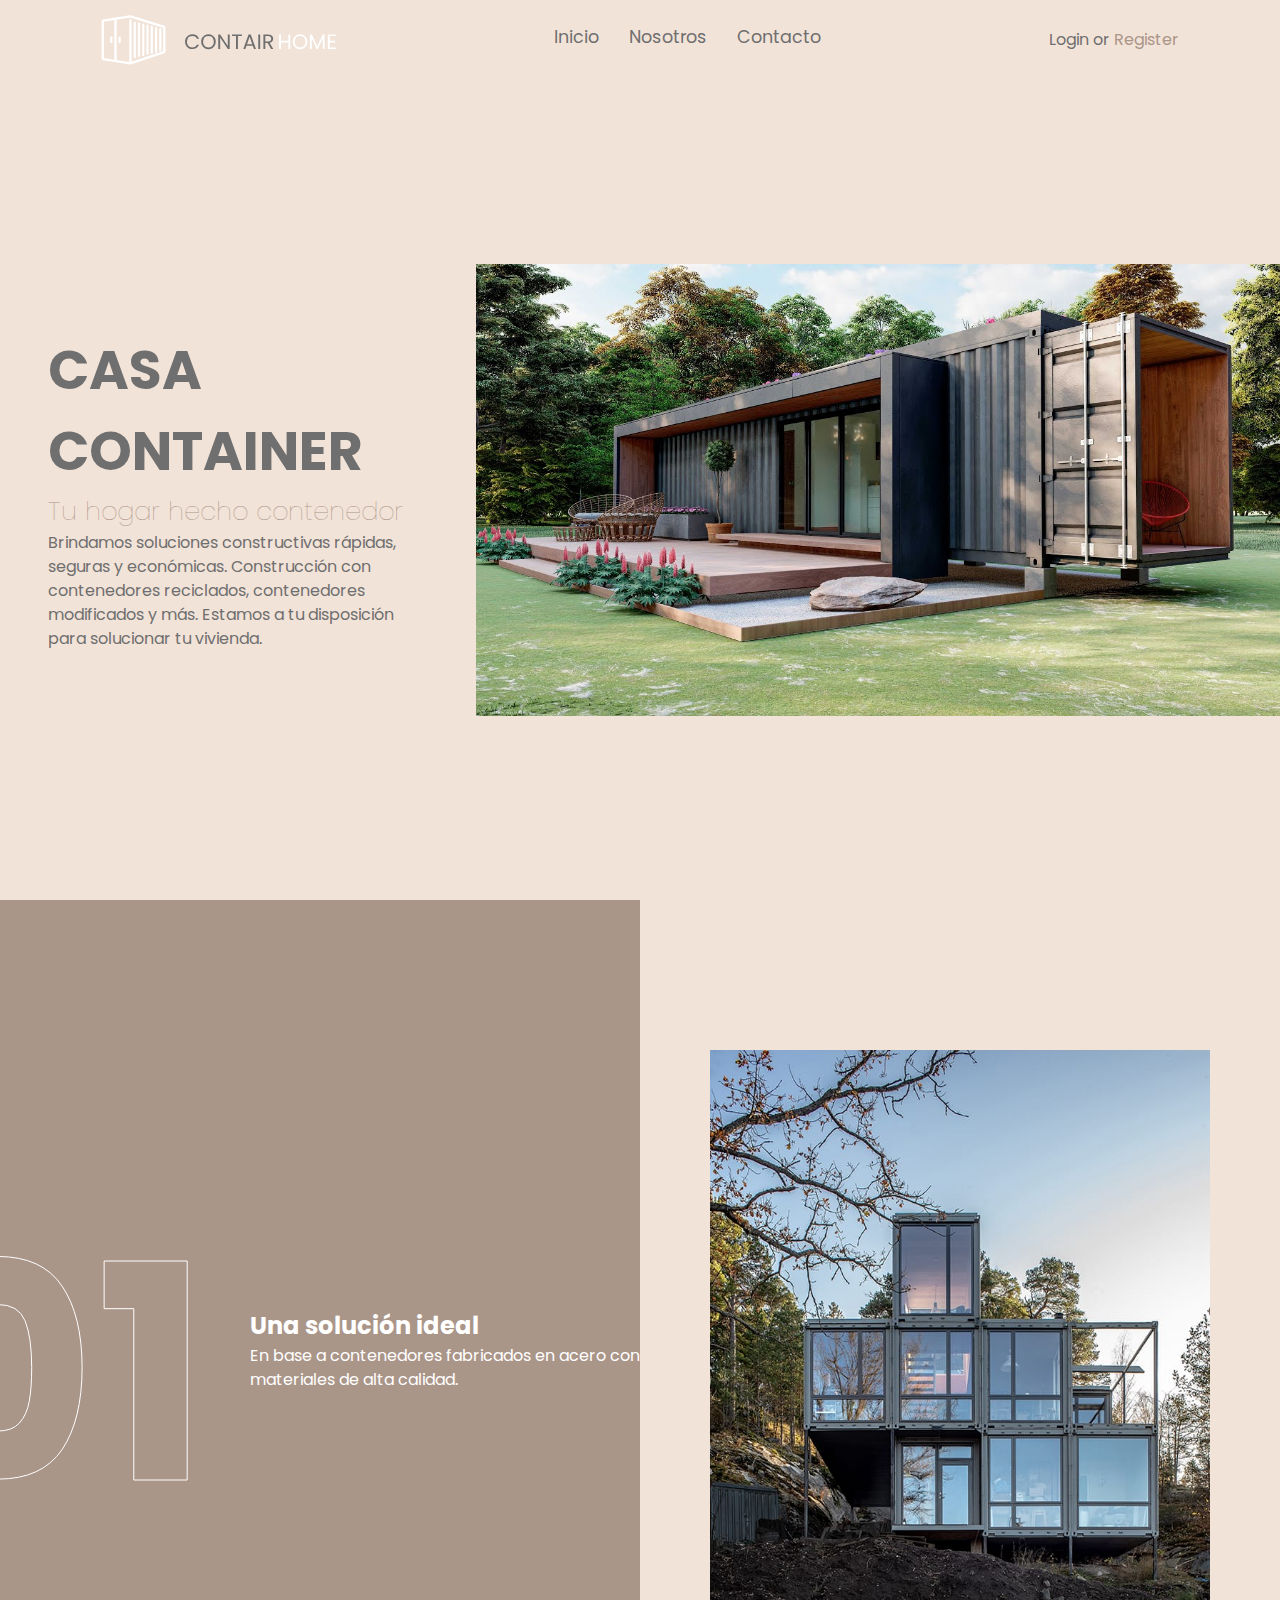
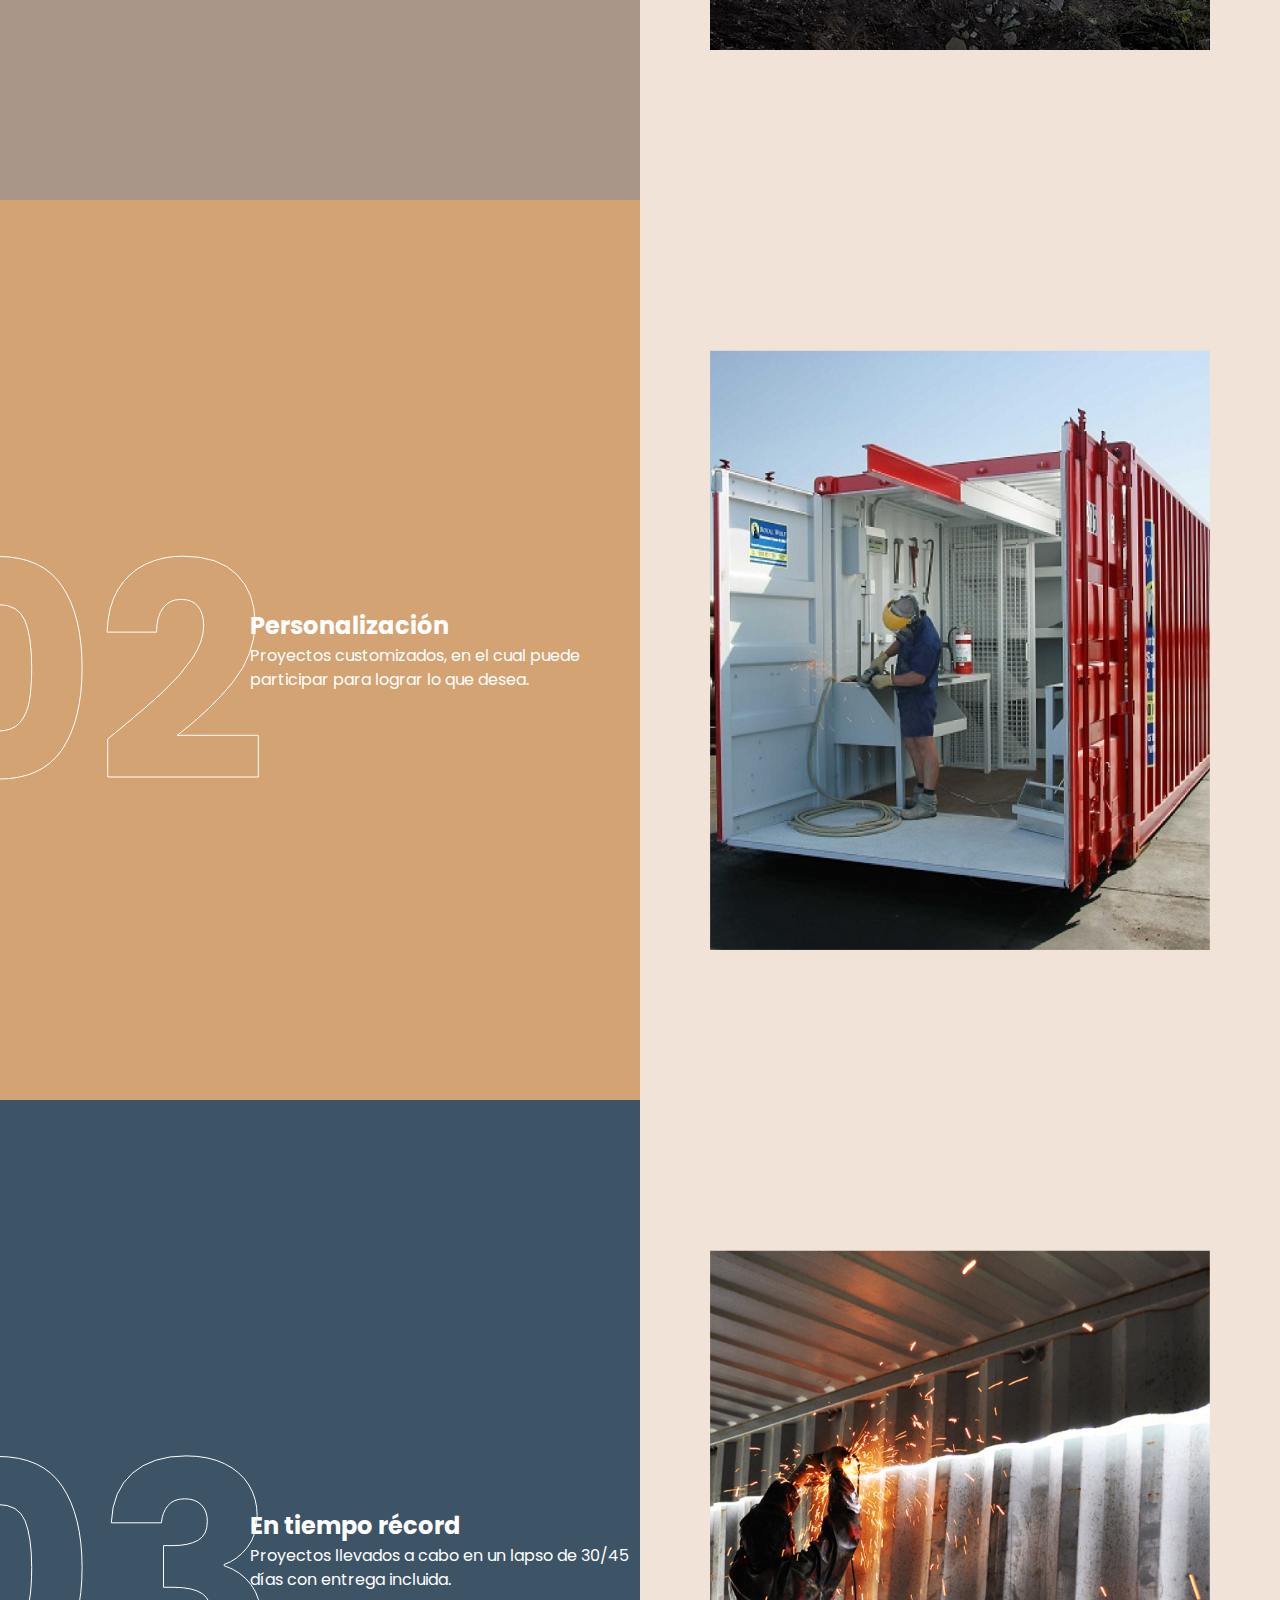
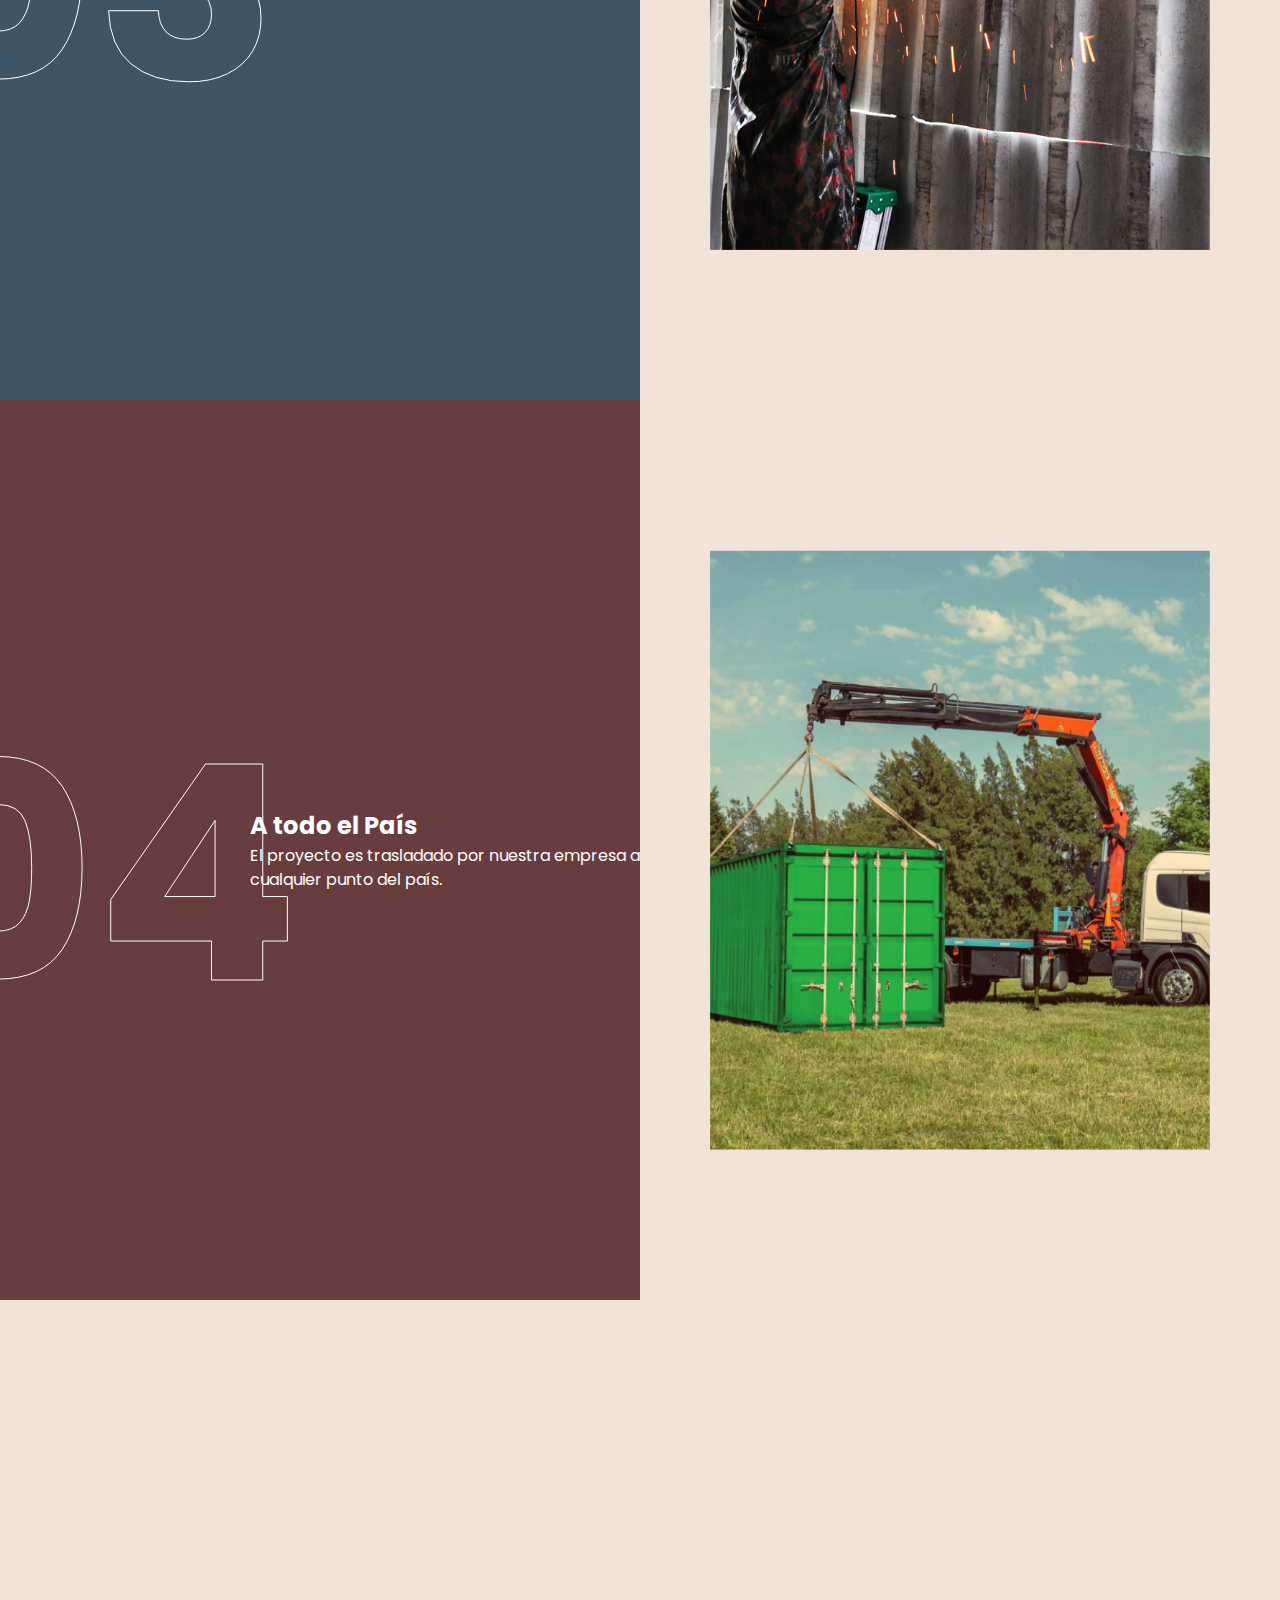
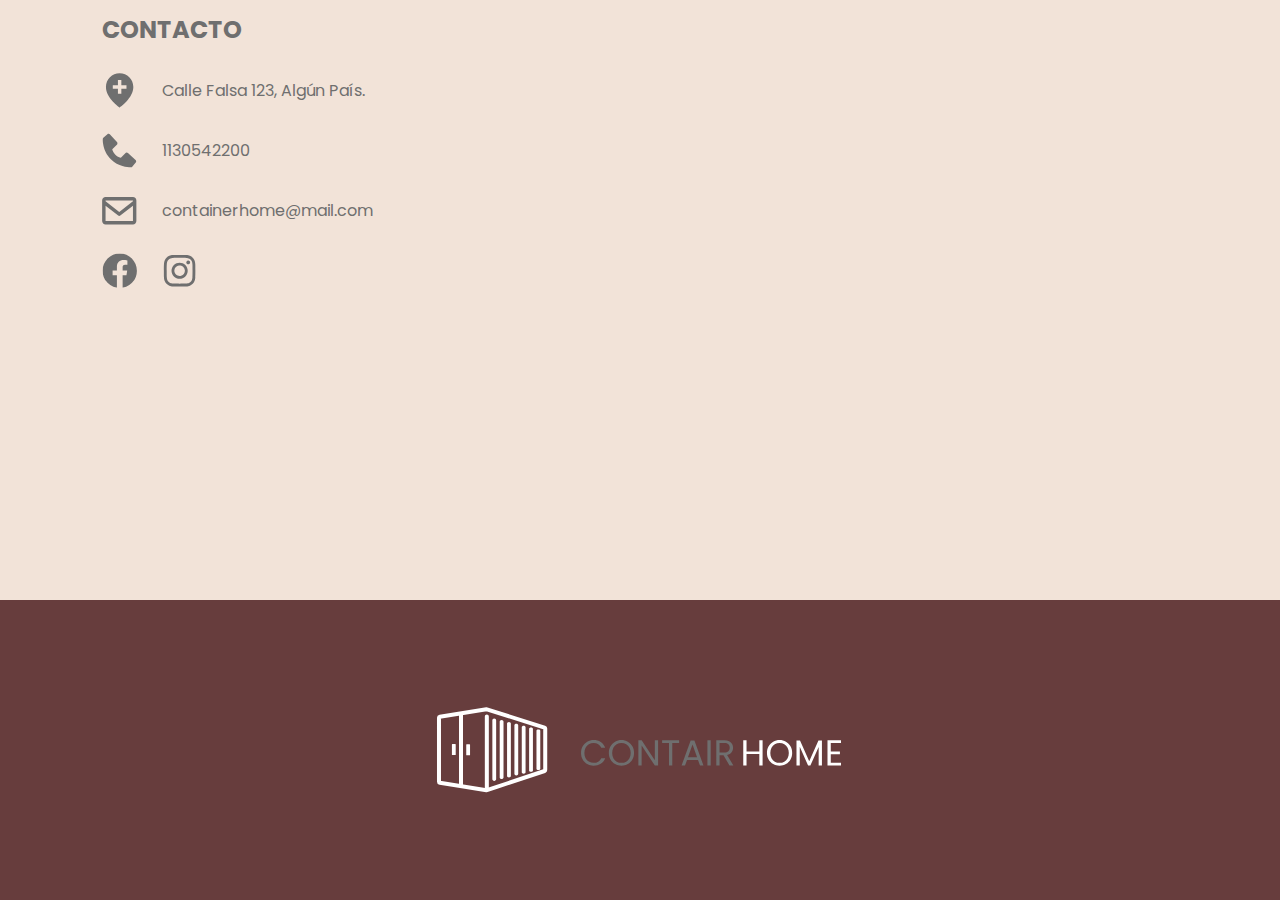
==== index.html @ dda003e4 "Proyecto integrador para 1er modulo de Bootcamp Fullstack en Nucba" ====
<!DOCTYPE html>
<html lang="es">
<head>
    <meta charset="UTF-8">
    <meta http-equiv="X-UA-Compatible" content="IE=edge">
    <meta name="viewport" content="width=device-width, initial-scale=1.0">
    <title>Document</title>
    <link rel="stylesheet" href="./sass/main.css">
    <link href="https://fonts.googleapis.com/icon?family=Material+Icons" rel="stylesheet">
</head>
<body>
    <nav class="nav">
        <div class="nav__menu">
            <div class="nav__menu__logo">
                <a href="#"><img src="./img/Logo_text.svg" alt="logo"></a>
            </div>
            <label for="menu" class="nav__menu__label">
                <img src="./img/menu.svg" alt="menu">
            </label>
            <input type="checkbox" id="menu" class="nav__menu__input">
            <div class="nav__menu__links">
                <ul class="nav__menu__links__items">
                    <li class="nav__menu__links__items__item"><a href="#hero">Inicio</a></li>
                    <li class="nav__menu__links__items__item"><a href="#section-01">Nosotros</a></li>
                    <li class="nav__menu__links__items__item"><a href="#contact">Contacto</a></li>
                </ul>
                <div class="nav__menu__links__login">
                    <p><a href="#" class="nav__menu__links__login__log">Login</a> or <a href="#" class="nav__menu__links__login__reg">Register</a></p>
                </div>
            </div>
        </div>
    </nav>
    <main class="container">
        <section class="hero" id="hero">
            <div class="hero__text">
                <h2 class="hero__text__title">CASA CONTAINER</h2>
                <h3 class="hero__text__subtitle">Tu hogar hecho contenedor</h3>
                <p class="hero__text__paragraph">Brindamos soluciones constructivas rápidas, seguras y económicas. Construcción con contenedores reciclados, contenedores modificados y más. Estamos a tu disposición para solucionar tu vivienda.</p>
            </div>
            <div class="hero__image">
                <img src="./img/hero_container.jpg" alt="Casa contenedor">
            </div>
        </section>
        <section class="section-num" id="section-01">
            <div class="section-num__left">
                <h1 class="section-num__left--border">01</h1>
                <div class="section-num__left__text">
                    <h2>Una solución ideal</h2>
                    <p>En base a contenedores fabricados en acero con materiales de alta calidad.</p>
                </div>
            </div>
            <div class="section-num__right">
                <img src="./img/Container-House.jpg" alt="container house">
            </div>
        </section>
        <section class="section-num" id="section-02">
            <div class="section-num__left">
                <h1 class="section-num__left--border">02</h1>
                <div class="section-num__left__text">
                    <h2>Personalización</h2>
                    <p>Proyectos customizados, en el cual puede participar para lograr lo que desea.</p>
                </div>
            </div>
            <div class="section-num__right">
                <img src="./img/container_repair.jpg" alt="container house">
            </div>
        </section> 
        <section class="section-num" id="section-03">
            <div class="section-num__left">
                <h1 class="section-num__left--border">03</h1>
                <div class="section-num__left__text">
                    <h2>En tiempo récord</h2>
                    <p>Proyectos llevados a cabo en un lapso de 30/45 días con entrega incluida.</p>
                </div>
            </div>
            <div class="section-num__right">
                <img src="./img/cutting_container.jpg" alt="container house">
            </div>
        </section>
        <section class="section-num" id="section-04">
            <div class="section-num__left">
                <h1 class="section-num__left--border">04</h1>
                <div class="section-num__left__text">
                    <h2>A todo el País</h2>
                    <p>El proyecto es trasladado por nuestra empresa a cualquier punto del país.</p>
                </div>
            </div>
            <div class="section-num__right">
                <img src="./img/shipping.jpg" alt="container house">
            </div>
        </section>
        <section class="contact" id="contact">
            <div class="contact__left">
                <h2 class="contact__left__title">CONTACTO</h2>
                <div class="contact__left__data">
                    <ul>
                        <li>
                            <img src="./img/location.svg" alt="location">
                            <p>Calle Falsa 123, Algún País.</p>
                        </li>
                        <li>
                            <img src="./img/phone.svg" alt="phone">
                            <p>1130542200</p>
                        </li>
                        <li>
                            <img src="./img/letter.svg" alt="letter">
                            <p>containerhome@mail.com</p>
                        </li>
                    </ul>
                </div>
                <div class="contact__left__socials">
                    <a href="https://www.facebook.com" target="_blank"><img src="./img/facebook.svg" alt="facebook"></a>
                    <a href="https://www.instagram.com" target="_blank"><img src="./img/instagram.svg" alt="instagram"></a>
                </div>
            </div>
            <div class="contact__right">
                <iframe src="https://www.google.com/maps/embed?pb=!1m18!1m12!1m3!1d52607.02354438959!2d-58.80728679919425!3d-34.504431429605766!2m3!1f0!2f0!3f0!3m2!1i1024!2i768!4f13.1!3m3!1m2!1s0x95bc981b3f6c41cf%3A0x39d81df507812ac2!2sJos%C3%A9%20C.%20Paz%2C%20Provincia%20de%20Buenos%20Aires!5e0!3m2!1ses!2sar!4v1653431703979!5m2!1ses!2sar" width="600" height="450" style="border:0;" allowfullscreen="" loading="lazy" referrerpolicy="no-referrer-when-downgrade"></iframe>
            </div>
        </section>
    </main>
    <footer class="footer">
        <img src="./img/Logo_text.svg" alt="Logo container">
    </footer>
</body>
</html>
---- sass/main.css ----
/* Box sizing rules */
@import url("https://fonts.googleapis.com/css2?family=Poppins:wght@400&display=swap");
*,
*::before,
*::after {
  box-sizing: border-box;
}

/* Remove default margin */
body,
h1,
h2,
h3,
h4,
p,
figure,
blockquote,
dl,
dd {
  margin: 0;
}

/* Remove list styles on ul, ol elements with a list role, which suggests default styling will be removed */
ul[role=list],
ol[role=list] {
  list-style: none;
}

/* Set core root defaults */
html:focus-within {
  scroll-behavior: smooth;
}

/* Set core body defaults */
body {
  min-height: 100vh;
  text-rendering: optimizeSpeed;
  line-height: 1.5;
}

/* A elements that don't have a class get default styles */
a:not([class]) {
  -webkit-text-decoration-skip: ink;
          text-decoration-skip-ink: auto;
}

/* Make images easier to work with */
img,
picture {
  max-width: 100%;
  display: block;
}

/* Inherit fonts for inputs and buttons */
input,
button,
textarea,
select {
  font: inherit;
}

/* Remove all animations, transitions and smooth scroll for people that prefer not to see them */
@media (prefers-reduced-motion: reduce) {
  html:focus-within {
    scroll-behavior: auto;
  }

  *,
*::before,
*::after {
    -webkit-animation-duration: 0.01ms !important;
            animation-duration: 0.01ms !important;
    -webkit-animation-iteration-count: 1 !important;
            animation-iteration-count: 1 !important;
    transition-duration: 0.01ms !important;
    scroll-behavior: auto !important;
  }
}
@-webkit-keyframes pulse {
  0% {
    transform: scale(1);
  }
  100% {
    transform: scale(1.2);
  }
}
@keyframes pulse {
  0% {
    transform: scale(1);
  }
  100% {
    transform: scale(1.2);
  }
}
* {
  padding: 0;
  margin: 0;
  box-sizing: border-box;
  font-family: "Poppins", sans-serif;
  scroll-behavior: smooth;
  cursor: default;
}

body {
  background-color: #F2E3D8;
}

.nav {
  width: 100%;
  height: 80px;
  display: flex;
  justify-content: space-around;
  position: -webkit-sticky;
  position: sticky;
  top: 0;
  background-color: #F2E3D8;
  z-index: 100;
}
.nav__menu {
  display: flex;
  justify-content: space-around;
  align-items: center;
  width: 100%;
}
.nav__menu__logo {
  display: grid;
  place-content: center;
  cursor: pointer;
}
.nav__menu__logo img {
  height: 50px;
}
.nav__menu__label, .nav__menu__input {
  display: none;
}
.nav__menu__links {
  width: 50%;
  display: flex;
  align-items: center;
  justify-content: space-between;
}
.nav__menu__links__items {
  display: flex;
  align-items: center;
  justify-content: center;
}
.nav__menu__links__items__item {
  margin: 15px;
  list-style: none;
  transition: 0.2s ease-in;
  --clippy: polygon(0 0, 0 0, 0 100%, 0% 100%);
}
.nav__menu__links__items__item a {
  color: #6F6F6F;
  text-decoration: none;
  font-size: 1.1em;
  cursor: pointer;
}
.nav__menu__links__items__item::after {
  content: "";
  display: block;
  background: white;
  width: 90%;
  margin-top: 3px;
  height: 3px;
  -webkit-clip-path: var(--clippy);
          clip-path: var(--clippy);
  transition: -webkit-clip-path 0.5s;
  transition: clip-path 0.5s;
  transition: clip-path 0.5s, -webkit-clip-path 0.5s;
}
.nav__menu__links__items__item:hover {
  --clippy: polygon(0 0, 100% 0, 100% 100%, 0 100%);
}
.nav__menu__links__login {
  color: #6F6F6F;
}
.nav__menu__links__login a {
  cursor: pointer;
  text-decoration: none;
}
.nav__menu__links__login__log {
  color: #6F6F6F;
}
.nav__menu__links__login__reg {
  color: #AA9589;
}
@media (max-width: 800px) {
  .nav__menu__label {
    display: block;
  }
  .nav__menu__links {
    position: fixed;
    top: 80px;
    bottom: 0;
    background-color: #F2E3D8;
    width: 100%;
    left: 0;
    display: flex;
    flex-direction: column;
    justify-content: space-evenly;
    -webkit-clip-path: circle(0 at center);
            clip-path: circle(0 at center);
    transition: -webkit-clip-path 1s ease-in-out;
    transition: clip-path 1s ease-in-out;
    transition: clip-path 1s ease-in-out, -webkit-clip-path 1s ease-in-out;
  }
  .nav__menu__links__items {
    display: flex;
    flex-direction: column;
  }
  .nav__menu__input:checked + .nav__menu__links {
    -webkit-clip-path: circle(100% at center);
            clip-path: circle(100% at center);
  }
}

.footer {
  display: grid;
  place-content: center;
  height: 300px;
  background-color: #673D3D;
}
@media (max-width: 800px) {
  .footer {
    padding: 2em;
  }
}

.glass {
  background: #fff;
  box-shadow: 0 8px 32px 0 rgba(31, 38, 135, 0.37);
  border-radius: 10px;
  border: 1px solid rgba(255, 255, 255, 0.18);
}

.subtitle {
  color: #F9564F;
}

.contact {
  height: 100vh;
  display: flex;
  justify-content: space-around;
  align-items: center;
  color: #6F6F6F;
}
.contact__left img {
  width: 35px;
  height: 35px;
}
.contact__left__data ul li {
  list-style: none;
  display: flex;
  align-items: center;
  gap: 25px;
  margin-top: 25px;
}
.contact__left__socials {
  display: flex;
  margin-top: 25px;
  gap: 25px;
}
.contact__left__socials a img {
  cursor: pointer;
}
@media (max-width: 800px) {
  .contact__right {
    display: none;
  }
}

.hero {
  height: calc(100vh - 80px);
  display: flex;
  align-items: center;
}
.hero__text {
  width: 700px;
  padding: 3em;
}
.hero__text__title {
  font-size: 54px;
  color: #6F6F6F;
}
.hero__text__subtitle {
  color: #AA9589;
  font-size: 26px;
  font-weight: 100;
}
.hero__text__paragraph {
  max-width: 560px;
  color: #6F6F6F;
}
@media (max-width: 800px) {
  .hero {
    flex-direction: column;
    align-items: center;
    width: 100%;
    height: 100%;
    padding: 1em;
  }
  .hero__text {
    width: 100%;
    padding: 0.2em;
    margin-bottom: 50px;
  }
}

#section-01 .section-num__left {
  background-color: #AA9589;
}

#section-02 .section-num__left {
  background-color: #D4A373;
}

#section-03 .section-num__left {
  background-color: #3D5467;
}

#section-04 .section-num__left {
  background-color: #673D3D;
}

.section-num {
  display: flex;
  align-items: center;
  justify-content: space-between;
  height: 100vh;
}
.section-num__left {
  width: 50%;
  height: 100%;
  display: grid;
  place-content: center;
  color: #fff;
}
.section-num__left__text {
  max-width: 560px;
  margin-left: 250px;
}
.section-num__left--border {
  position: absolute;
  transform: translateX(-100px) translateY(250px);
  color: white;
  -webkit-text-fill-color: rgba(255, 255, 255, 0);
  /* Will override color (regardless of order) */
  -webkit-text-stroke-width: 1px;
  -webkit-text-stroke-color: white;
  font-size: 300px;
}
.section-num__right {
  display: grid;
  place-content: center;
  width: 50%;
  height: 100%;
}
.section-num__right img {
  width: 500px;
  height: 600px;
}
@media (max-width: 800px) {
  .section-num {
    flex-direction: column;
    height: 100%;
  }
  .section-num__left {
    width: 100%;
    height: 350px;
    padding: 1em;
  }
  .section-num__left__text {
    margin-left: 0;
    width: 100%;
  }
  .section-num__left--border {
    position: relative;
    transform: translateX(0px) translateY(0px);
    color: white;
    -webkit-text-fill-color: rgba(255, 255, 255, 0);
    /* Will override color (regardless of order) */
    -webkit-text-stroke-width: 1px;
    -webkit-text-stroke-color: white;
    font-size: 100px;
  }
  .section-num__right {
    margin: 2em;
  }
  .section-num__right img {
    width: 350px;
    height: 250px;
    -o-object-fit: cover;
       object-fit: cover;
  }
}/*# sourceMappingURL=main.css.map */
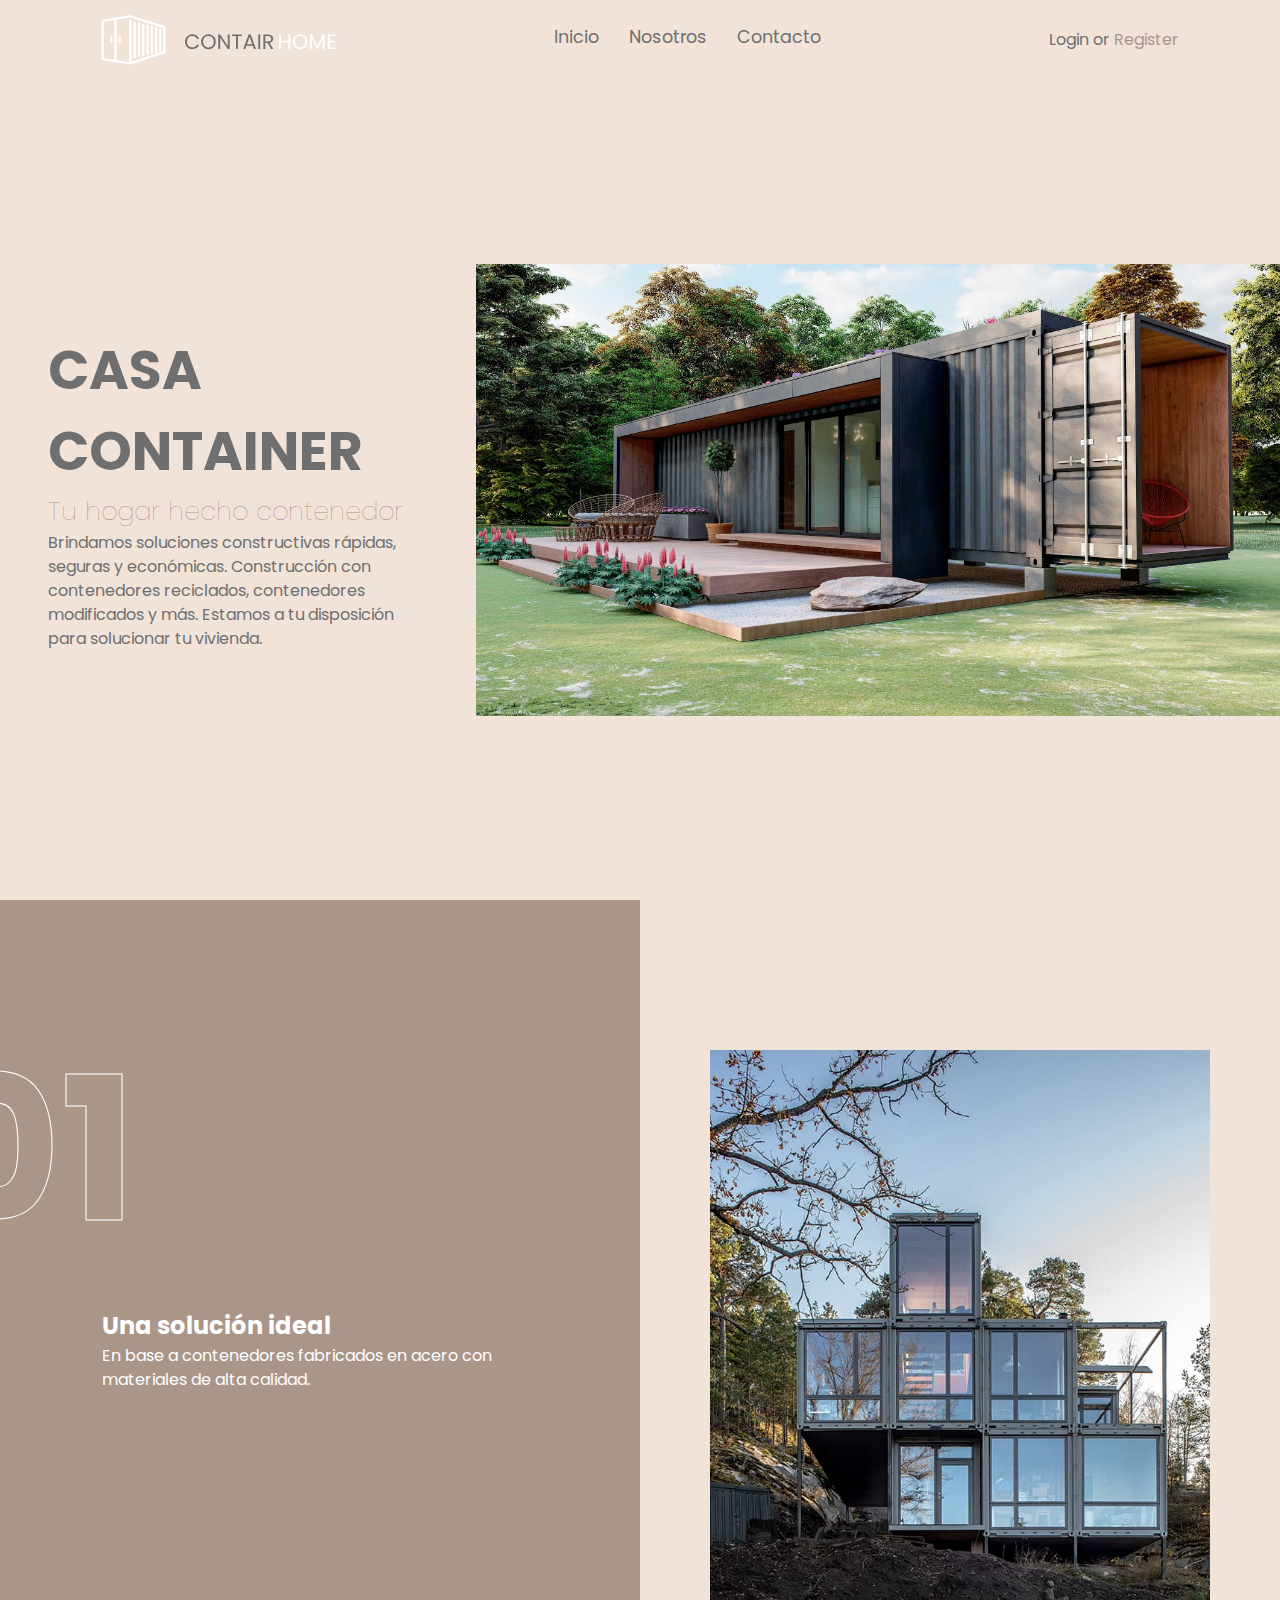
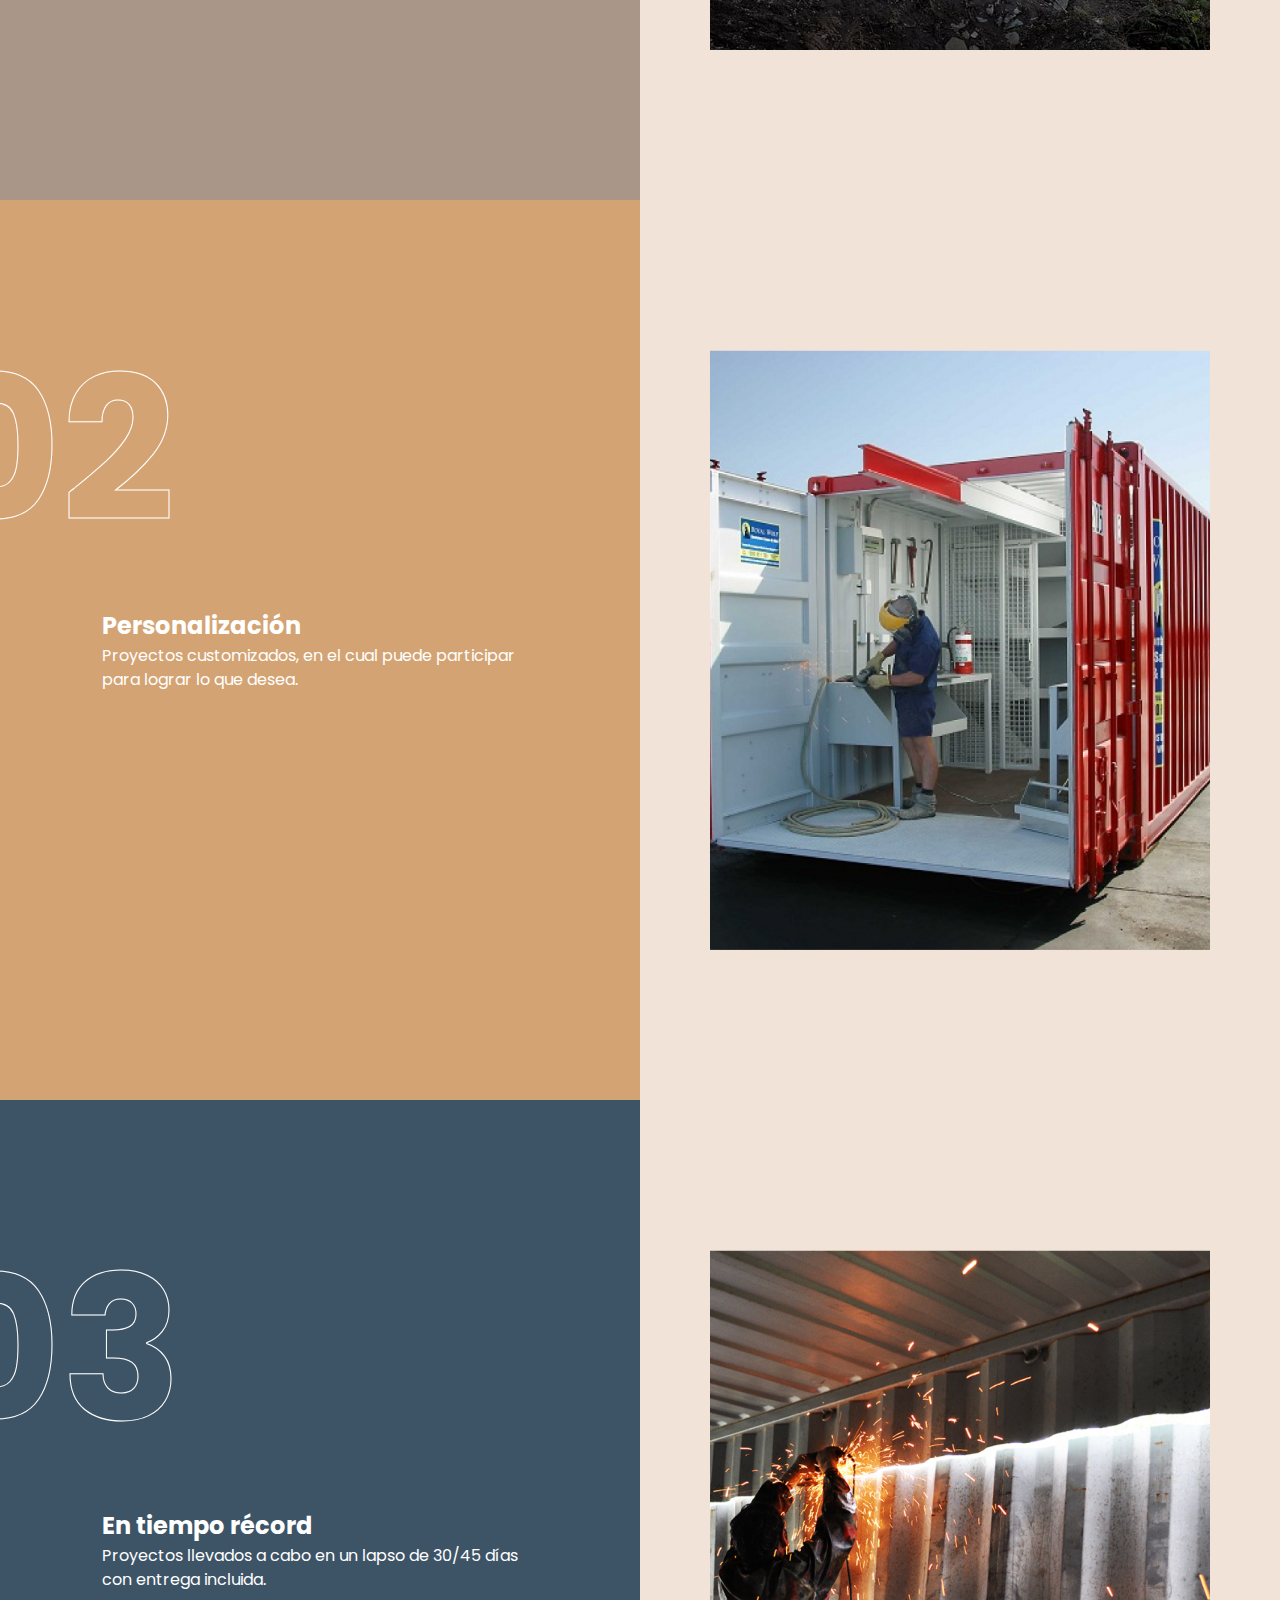
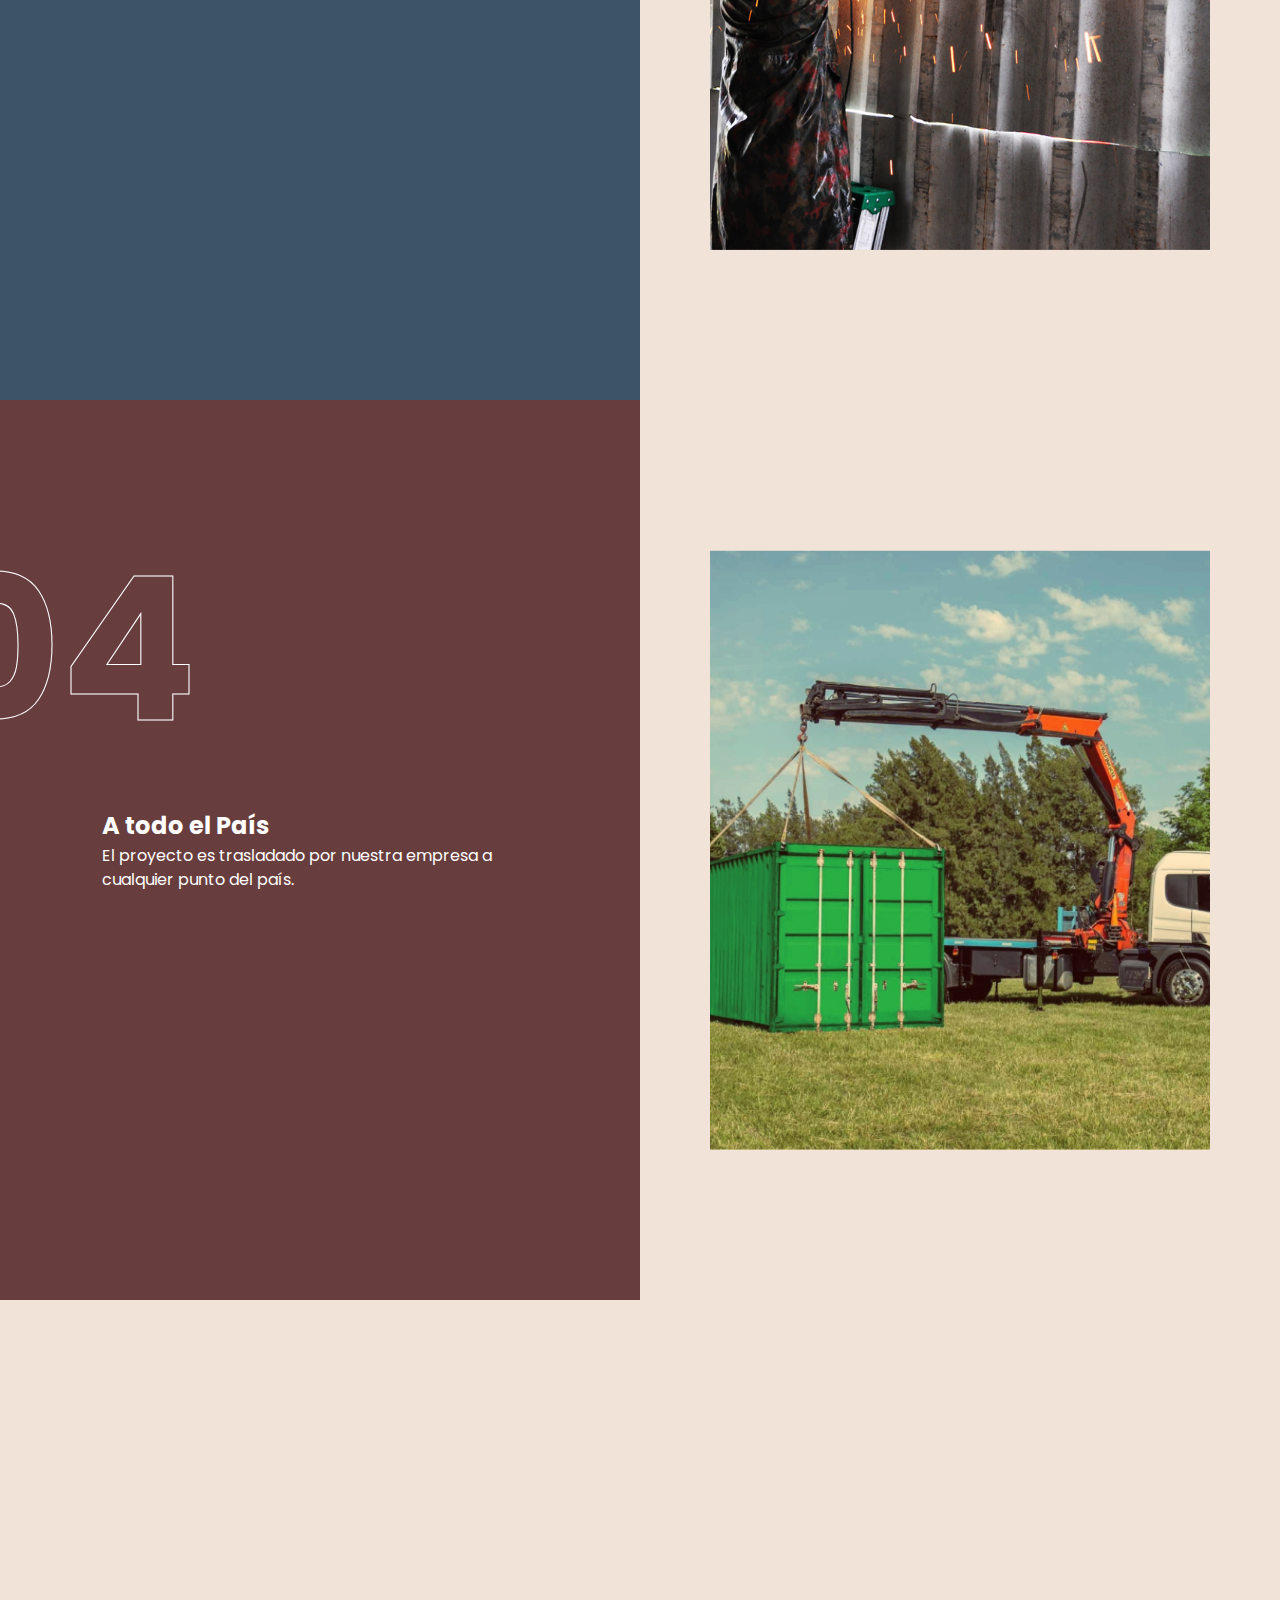
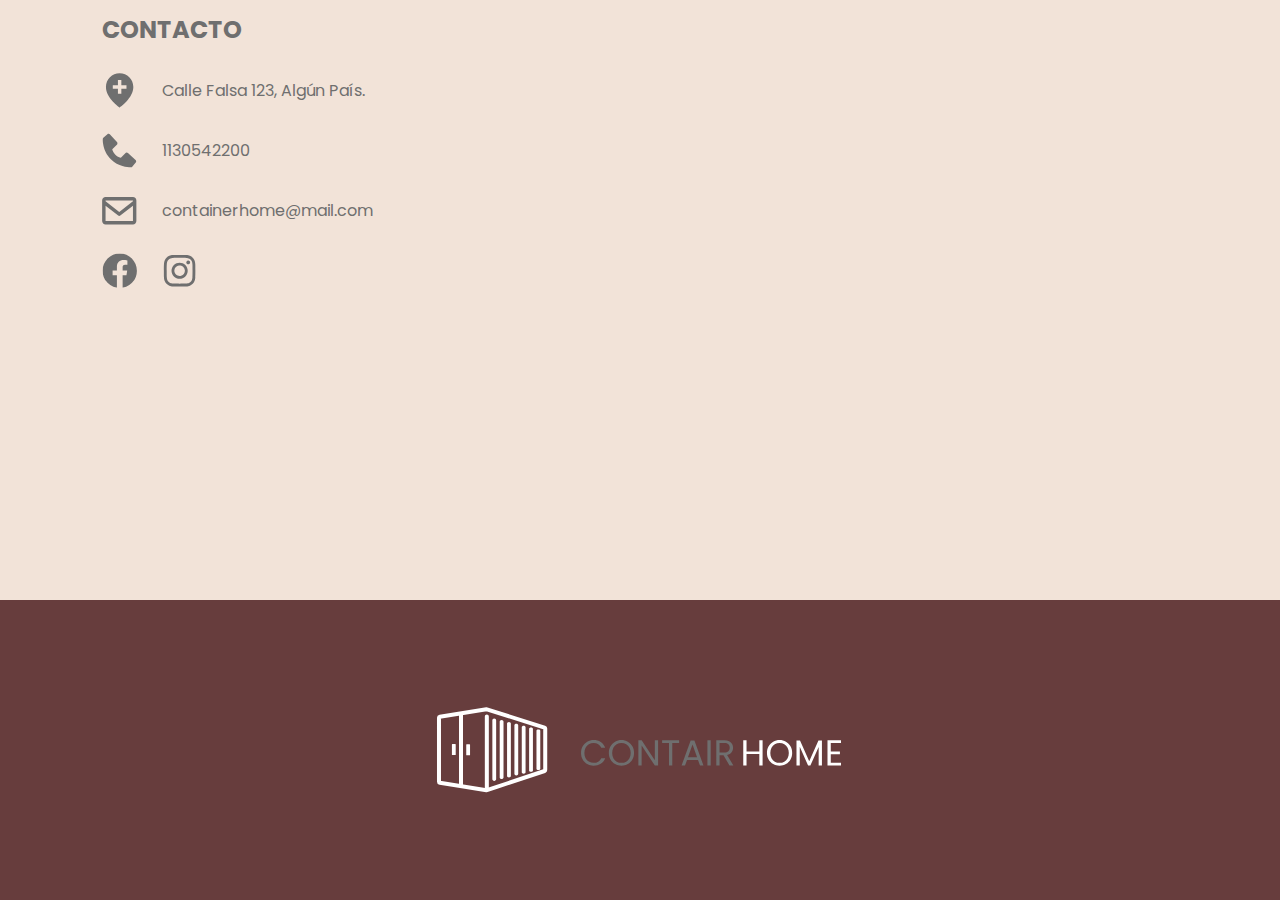
==== commit 371c218d: "Cambie tamaños de fuentes para que sea mas responsivo" ====
--- a/index.html
+++ b/index.html
@@ -4,7 +4,7 @@
     <meta charset="UTF-8">
     <meta http-equiv="X-UA-Compatible" content="IE=edge">
     <meta name="viewport" content="width=device-width, initial-scale=1.0">
-    <title>Document</title>
+    <title>ContairHome</title>
     <link rel="stylesheet" href="./sass/main.css">
     <link href="https://fonts.googleapis.com/icon?family=Material+Icons" rel="stylesheet">
 </head>
--- a/sass/main.css
+++ b/sass/main.css
@@ -337,28 +337,35 @@
   color: #fff;
 }
 .section-num__left__text {
-  max-width: 560px;
-  margin-left: 250px;
+  max-width: 500px;
+  padding: 2em;
 }
 .section-num__left--border {
   position: absolute;
-  transform: translateX(-100px) translateY(250px);
+  transform: translateX(-70px) translateY(100px);
   color: white;
   -webkit-text-fill-color: rgba(255, 255, 255, 0);
   /* Will override color (regardless of order) */
   -webkit-text-stroke-width: 1px;
   -webkit-text-stroke-color: white;
-  font-size: 300px;
+  font-size: 200px;
 }
 .section-num__right {
   display: grid;
   place-content: center;
   width: 50%;
   height: 100%;
+  padding: 2em;
 }
 .section-num__right img {
   width: 500px;
   height: 600px;
+  -o-object-fit: cover;
+     object-fit: cover;
+  transition: ease-in 0.2;
+}
+.section-num__right img:hover {
+  transform: scale(1.1);
 }
 @media (max-width: 800px) {
   .section-num {
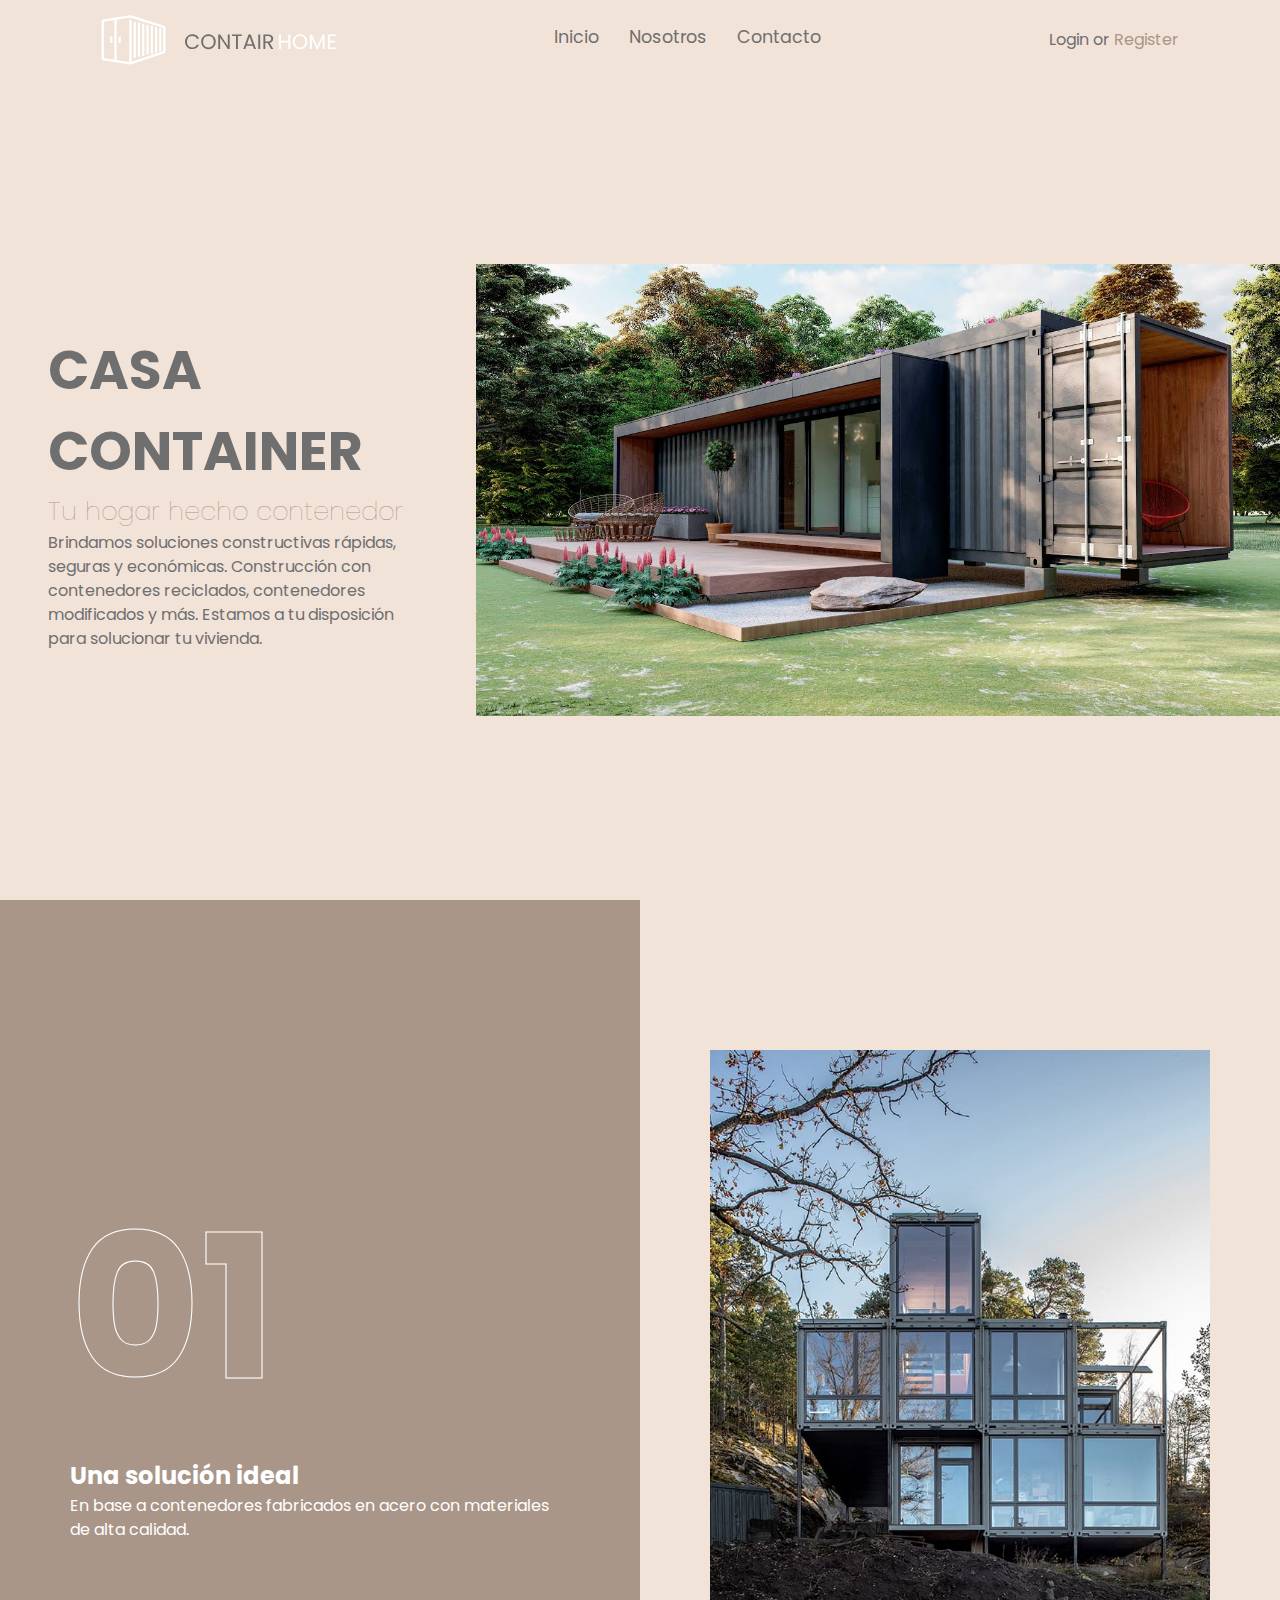
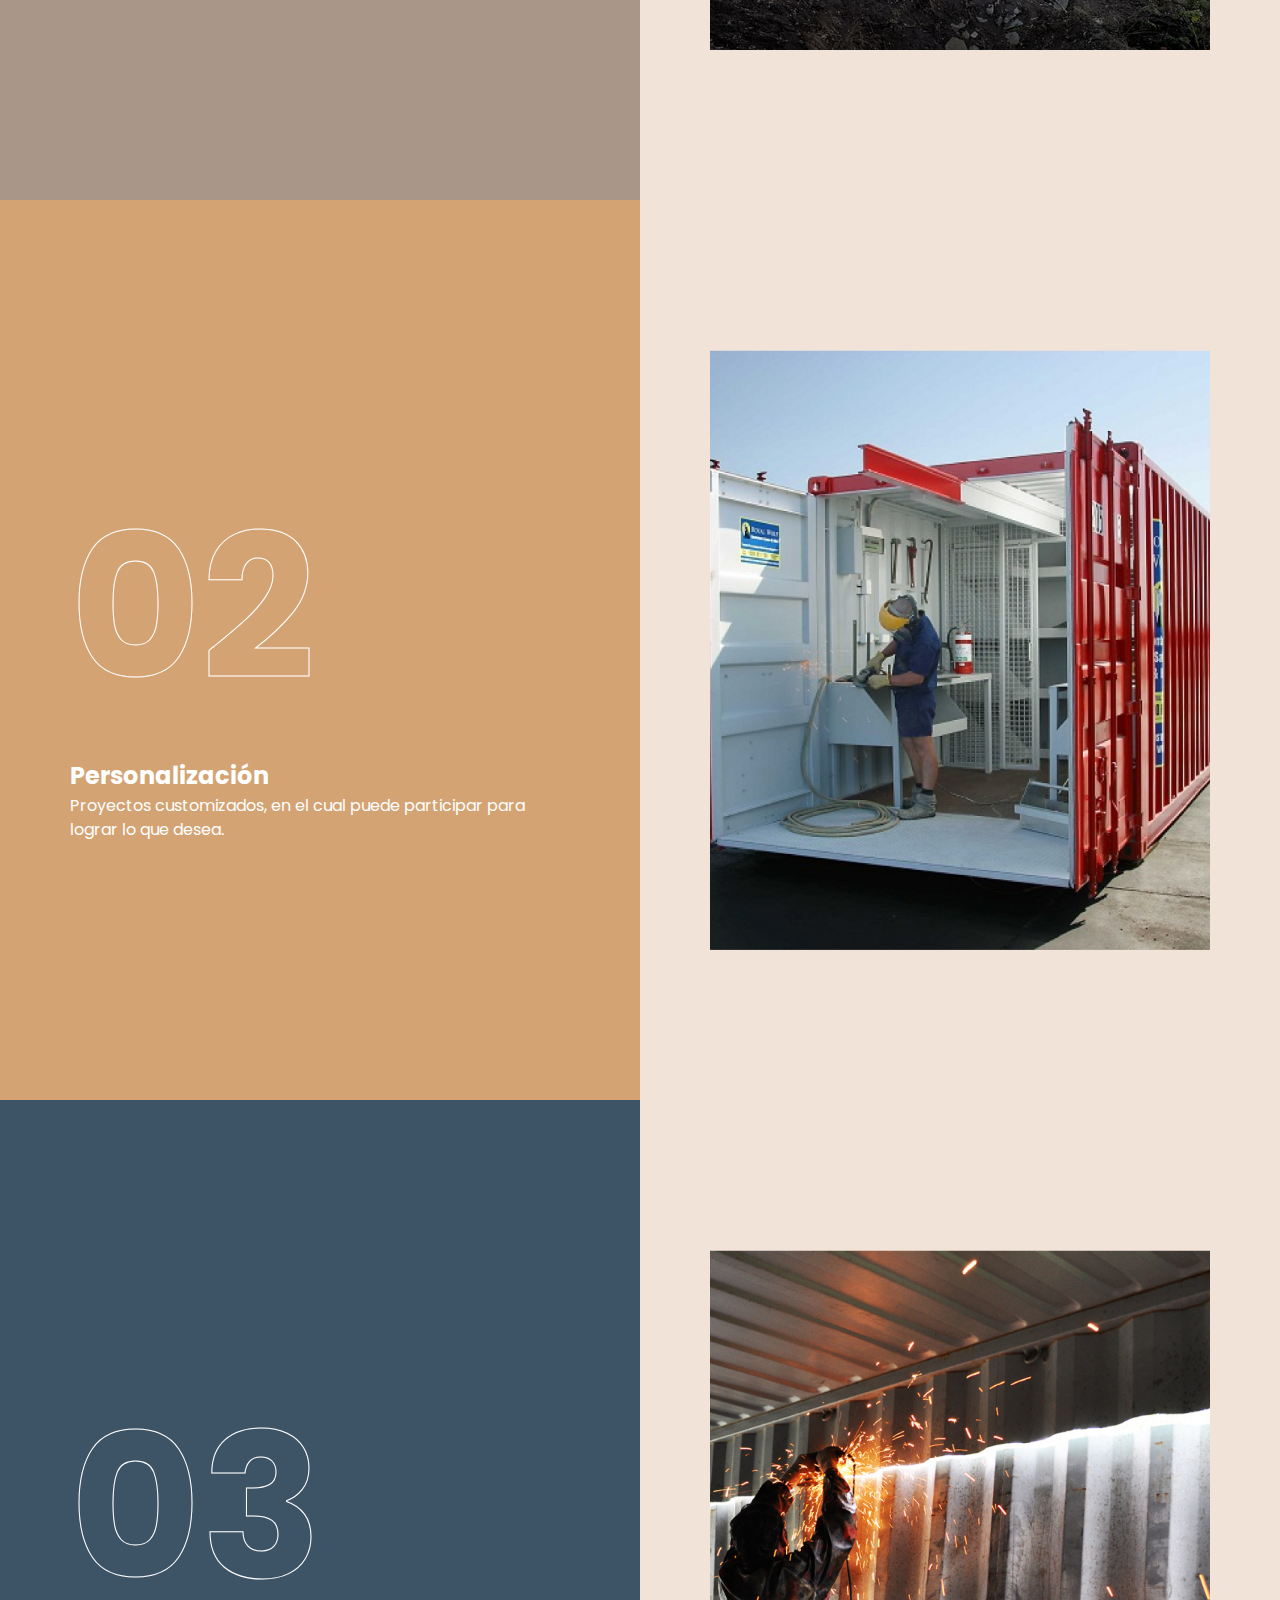
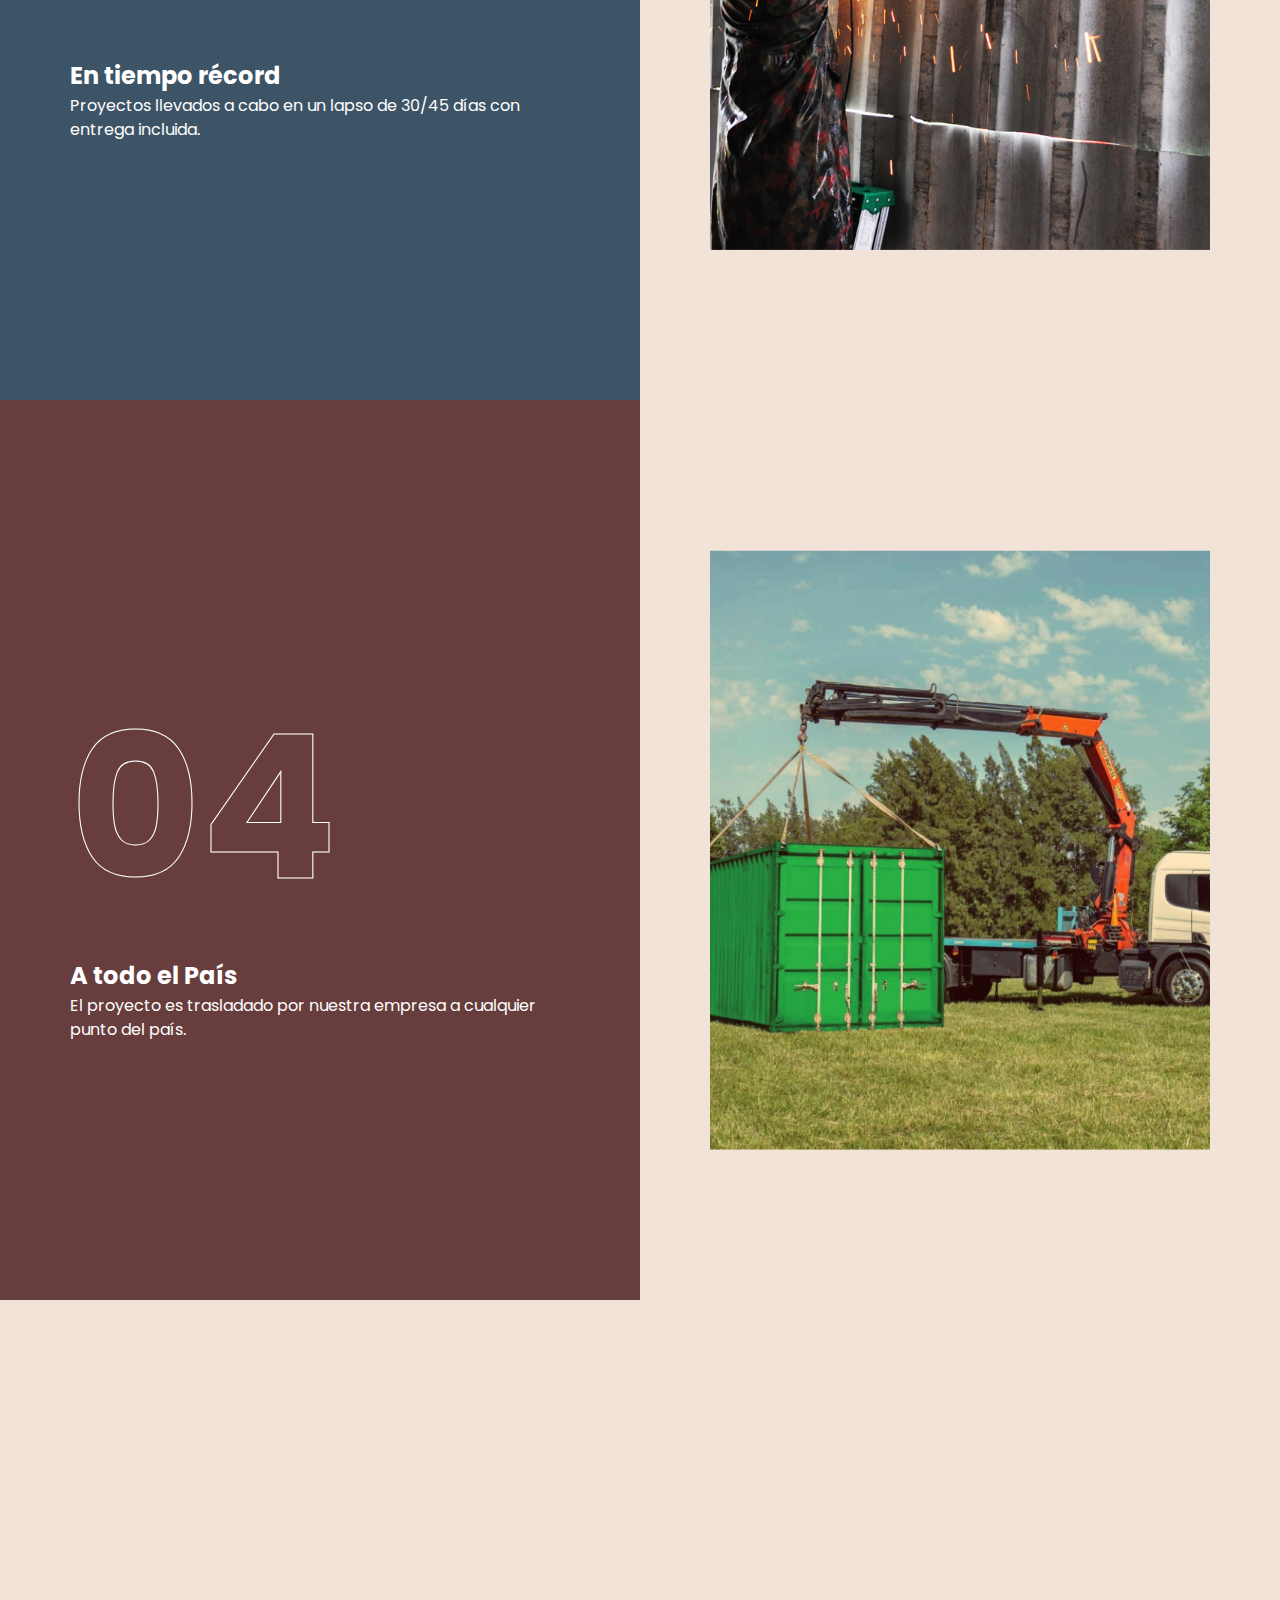
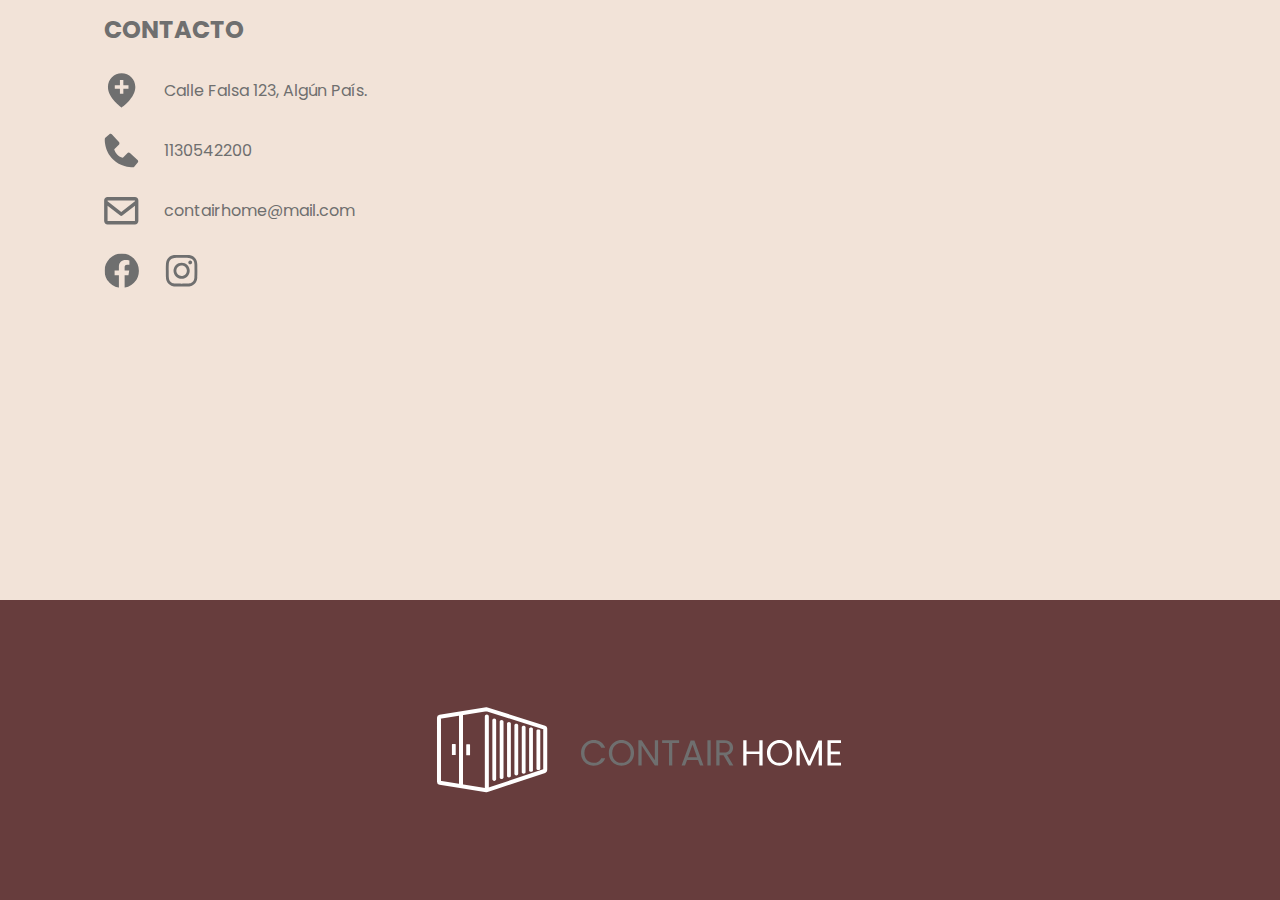
==== commit fa1c3d03: "Arreglo responsive en general" ====
--- a/index.html
+++ b/index.html
@@ -50,7 +50,9 @@
                 </div>
             </div>
             <div class="section-num__right">
-                <img src="./img/Container-House.jpg" alt="container house">
+                <div class="section-num__right__image">
+                    <img src="./img/Container-House.jpg" alt="container house">
+                </div>
             </div>
         </section>
         <section class="section-num" id="section-02">
@@ -62,7 +64,9 @@
                 </div>
             </div>
             <div class="section-num__right">
-                <img src="./img/container_repair.jpg" alt="container house">
+                <div class="section-num__right__image">
+                    <img src="./img/container_repair.jpg" alt="container house">
+                </div>
             </div>
         </section> 
         <section class="section-num" id="section-03">
@@ -74,7 +78,9 @@
                 </div>
             </div>
             <div class="section-num__right">
-                <img src="./img/cutting_container.jpg" alt="container house">
+                <div class="section-num__right__image">
+                    <img src="./img/cutting_container.jpg" alt="container house">
+                </div>
             </div>
         </section>
         <section class="section-num" id="section-04">
@@ -86,7 +92,9 @@
                 </div>
             </div>
             <div class="section-num__right">
-                <img src="./img/shipping.jpg" alt="container house">
+                <div class="section-num__right__image">
+                    <img src="./img/shipping.jpg" alt="container house">
+                </div>
             </div>
         </section>
         <section class="contact" id="contact">
@@ -104,7 +112,7 @@
                         </li>
                         <li>
                             <img src="./img/letter.svg" alt="letter">
-                            <p>containerhome@mail.com</p>
+                            <p>contairhome@mail.com</p>
                         </li>
                     </ul>
                 </div>
--- a/sass/main.css
+++ b/sass/main.css
@@ -335,14 +335,13 @@
   display: grid;
   place-content: center;
   color: #fff;
+  padding: 2em;
 }
 .section-num__left__text {
   max-width: 500px;
-  padding: 2em;
 }
 .section-num__left--border {
-  position: absolute;
-  transform: translateX(-70px) translateY(100px);
+  position: relative;
   color: white;
   -webkit-text-fill-color: rgba(255, 255, 255, 0);
   /* Will override color (regardless of order) */
@@ -362,12 +361,12 @@
   height: 600px;
   -o-object-fit: cover;
      object-fit: cover;
-  transition: ease-in 0.2;
+  transition: ease 0.2s;
 }
 .section-num__right img:hover {
   transform: scale(1.1);
 }
-@media (max-width: 800px) {
+@media (max-width: 900px) {
   .section-num {
     flex-direction: column;
     height: 100%;
@@ -376,6 +375,10 @@
     width: 100%;
     height: 350px;
     padding: 1em;
+    display: flex;
+    justify-content: center;
+    align-items: center;
+    flex-direction: column;
   }
   .section-num__left__text {
     margin-left: 0;
@@ -383,21 +386,33 @@
   }
   .section-num__left--border {
     position: relative;
-    transform: translateX(0px) translateY(0px);
-    color: white;
-    -webkit-text-fill-color: rgba(255, 255, 255, 0);
-    /* Will override color (regardless of order) */
-    -webkit-text-stroke-width: 1px;
-    -webkit-text-stroke-color: white;
     font-size: 100px;
   }
   .section-num__right {
-    margin: 2em;
-  }
-  .section-num__right img {
+    width: 100%;
+  }
+  .section-num__right__image {
     width: 350px;
-    height: 250px;
+    height: 350px;
+  }
+  .section-num__right__image img {
+    width: 350px;
+    height: 350px;
     -o-object-fit: cover;
        object-fit: cover;
   }
+}
+@media (min-width: 1400px) {
+  .section-num__left {
+    flex-direction: row;
+  }
+  .section-num__left__text {
+    margin-left: 250px;
+    padding: 2em;
+  }
+  .section-num__left--border {
+    position: absolute;
+    font-size: 300px;
+    transform: translateX(-100px) translateY(50%);
+  }
 }/*# sourceMappingURL=main.css.map */